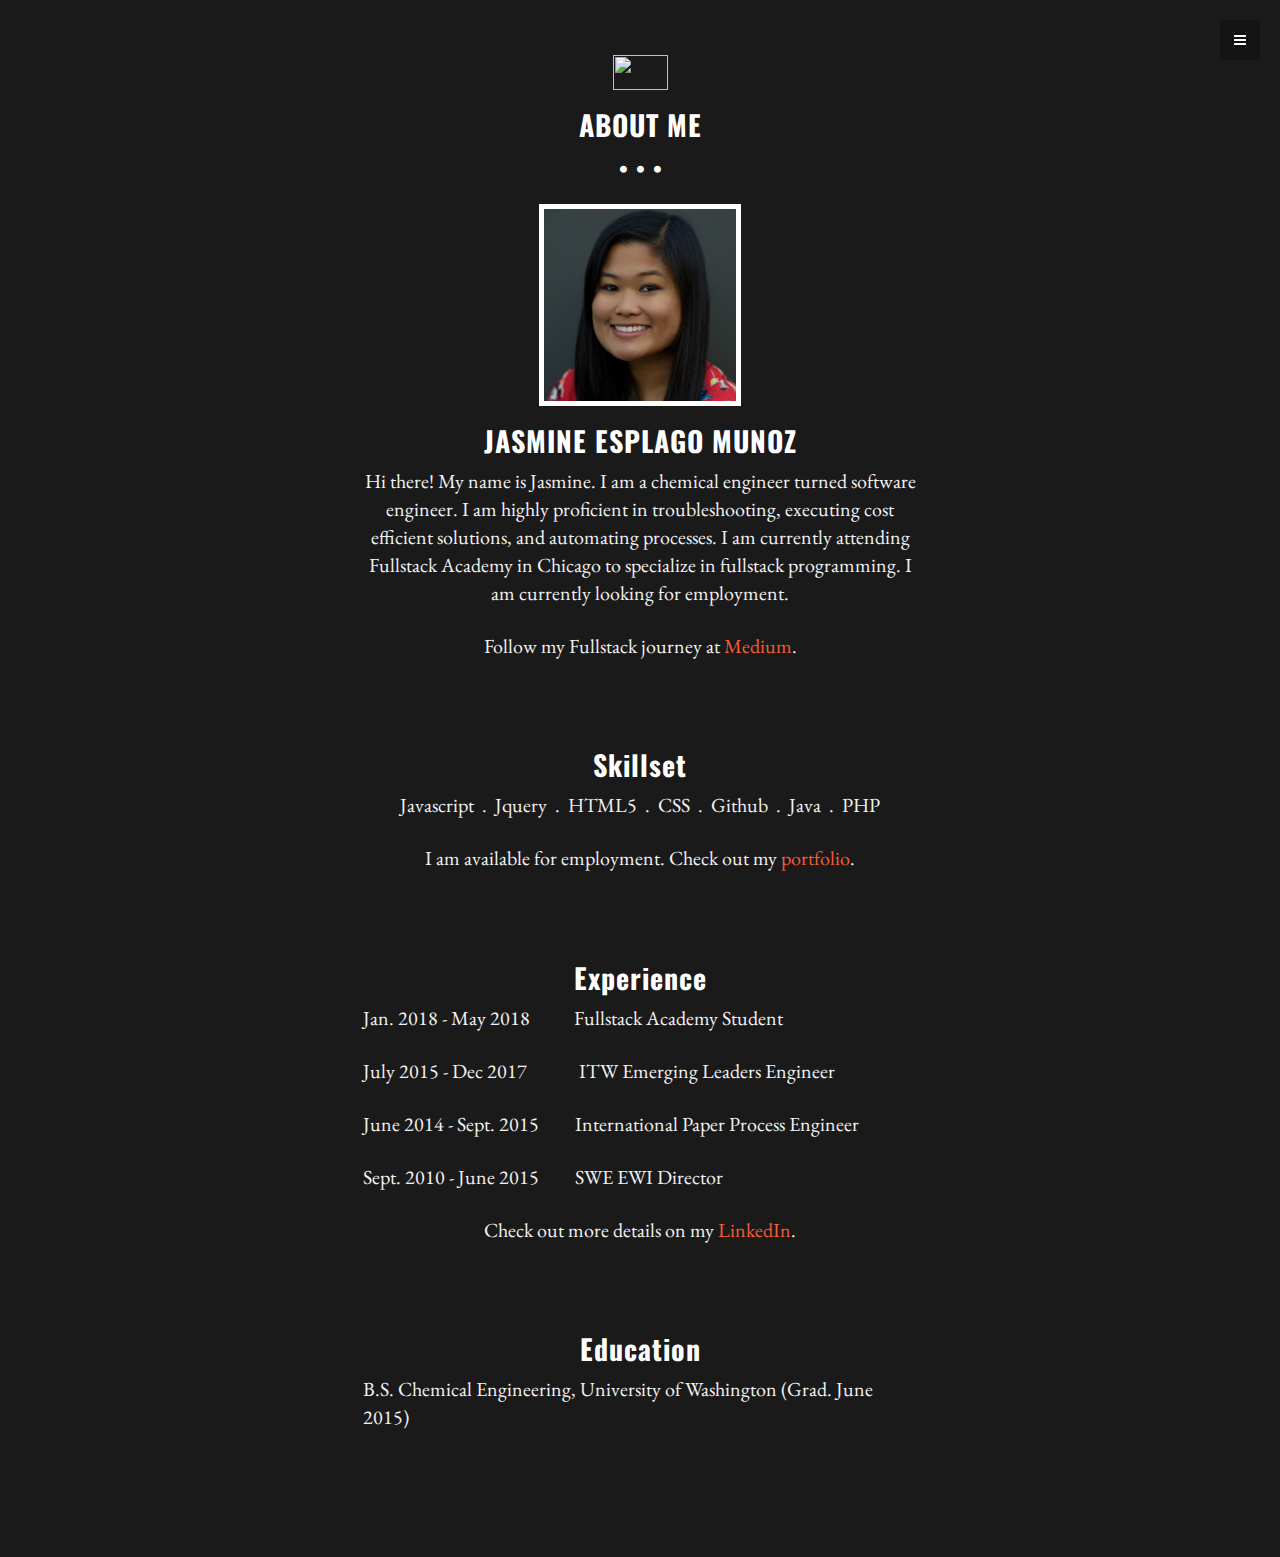
==== about.html @ 1ea1d58f "Updated logo" ====
<!DOCTYPE html>
<html lang="en">

<head>
    <meta charset="utf-8">
    <meta name="viewport" content="width=device-width, initial-scale=1.0">
    <meta name="description" content="">
    <meta name="author" content="">
    <link rel="shortcut icon" href="assets/ico/favicon.png">

    <title>JEM</title>

    <!-- Bootstrap core CSS -->
    <link href="assets/css/bootstrap.css" rel="stylesheet">

    <!-- Custom styles for this template -->
    <link href="assets/css/main.css" rel="stylesheet">
    <link rel="stylesheet" href="assets/css/font-awesome.min.css">

    <script src="assets/js/jquery.min.js"></script>
    <script src="assets/js/modernizr.custom.js"></script>



    <link href='http://fonts.googleapis.com/css?family=Oswald:400,300,700' rel='stylesheet' type='text/css'>
    <link href='http://fonts.googleapis.com/css?family=EB+Garamond' rel='stylesheet' type='text/css'>

    <!-- HTML5 shim and Respond.js IE8 support of HTML5 elements and media queries -->
    <!--[if lt IE 9]>
      <script src="assets/js/html5shiv.js"></script>
      <script src="assets/js/respond.min.js"></script>
    <![endif]-->
</head>

<body data-spy="scroll" data-offset="0" data-target="#theMenu">

    <!-- Menu -->
    <nav class="menu" id="theMenu">
        <div class="menu-wrap">
            <h1 class="logo">
                <a href="index.html#home">Menu</a>
            </h1>
            <i class="icon-remove menu-close"></i>
            <a href="index.html#home" class="smoothScroll">Home</a>
            <a href="about.html#about" class="smoothScroll">About</a>
            <a href="portfolio.html#portfolio" class="smoothScroll">Portfolio</a>
            <a href="contact.html#contact" class="smoothScroll">Contact</a>

            <a href="https://www.linkedin.com/feed/?lipi=urn%3Ali%3Apage%3Ad_linotify_click%3BwqlievYtQqCq%2BKiIwPi0PA%3D%3D&licu=urn%3Ali%3Acontrol%3Ad_linotify_click-badge-0">
                <i class="icon-linkedin"></i>
            </a>
            <a href="https://github.com/jmunoz1992">
                <i class="icon-github"></i>
            </a>
        </div>

        <!-- Menu button -->
        <div id="menuToggle">
            <i class="icon-reorder"></i>
        </div>
    </nav>

    <!-- ========== HEADER SECTION ========== -->
    <section id="home" name="home"></section>


    <!-- ========== ABOUT SECTION ========== -->
    <section id="about" name="about"></section>
    <div id="f">
        <div class="container">
            <div class="logo">
                <a href="index.html#home">
                    <img src="assets/img/jem_logo.png" height="35" width="55">
                </a>
            </div>
            <div class="row">
                <h3>ABOUT ME</h3>
                <p class="centered">
                    <i class="icon icon-circle"></i>
                    <i class="icon icon-circle"></i>
                    <i class="icon icon-circle"></i>
                </p>

                <!-- INTRO INFORMATION-->
                <div class="col-lg-6 col-lg-offset-3">
                    <img src="img/profile_pic.png" alt="Profile Pic" height="202" width="202" style="border:5px solid white">
                    <h3>JASMINE ESPLAGO MUNOZ</h3>
                    <p>Hi there! My name is Jasmine. I am a chemical engineer turned software engineer. I am highly proficient
                        in troubleshooting, executing cost efficient solutions, and automating processes. I am currently
                        attending Fullstack Academy in Chicago to specialize in fullstack programming. I am currently looking
                        for employment.
                    </p>
                    <p>Follow my Fullstack journey at
                        <a href="https://medium.com/@jasmine.esplago.munoz" class="homepage">Medium</a>.</p>
                    <br/>
                    <br/>
                    <h3>Skillset</h3>
                    <p>Javascript &nbsp.&nbsp Jquery &nbsp.&nbsp HTML5 &nbsp.&nbsp CSS &nbsp.&nbsp Github &nbsp.&nbsp Java &nbsp.&nbsp
                        PHP</p>
                    <p>I am available for employment. Check out my
                        <a href="portfolio.html#portfolio" class="homepage">portfolio</a>.</p>
                    <br/>
                    <br/>
                    <h3>Experience</h3>
                    <p align="left">Jan. 2018 - May 2018 &nbsp &nbsp &nbsp &nbsp &nbsp Fullstack Academy Student</p>
                    <p align="left">July 2015 - Dec 2017 &nbsp &nbsp &nbsp &nbsp &nbsp &nbsp ITW Emerging Leaders Engineer</p>
                    <p align="left">June 2014 - Sept. 2015 &nbsp &nbsp &nbsp &nbsp International Paper Process Engineer
                        <p align="left">Sept. 2010 - June 2015 &nbsp &nbsp &nbsp &nbsp SWE EWI Director</p>
                        <p>Check out more details on my
                            <a href="https://www.linkedin.com/in/jasmine-munoz-58aa34a7/" class="homepage">LinkedIn</a>.</p>
                        <br/>
                        <br/>
                        <h3>Education</h3>
                        <p align="left">B.S. Chemical Engineering, University of Washington (Grad. June 2015)</p>
                        <br/>
                        <br/>
                </div>
            </div>
        </div>
        <!-- /container -->
    </div>
    <!-- /f -->



    <!-- Bootstrap core JavaScript
    ================================================== -->
    <!-- Placed at the end of the document so the pages load faster -->
    <script src="assets/js/classie.js"></script>
    <script src="assets/js/bootstrap.min.js"></script>
    <script src="assets/js/smoothscroll.js"></script>
    <script src="assets/js/main.js"></script>
</body>

</html>
---- assets/css/main.css ----
/*
 * Author: Carlos Alvarez
 * URL: http://alvarez.is
 *
 * Project Name: Minimal - Free Bootstrap 3 Theme
 * Version: 1.0
 * URL: http://blacktie.co
 */

body {
  background-color: #f2f2f2;
    font-family: 'EB Garamond', serif;
    font-weight: 300;
    font-size: 16px;
    color: #555;

    -webkit-font-smoothing: antialiased;
    -webkit-overflow-scrolling: touch;
}

/* Titles */
h1, h2, h3, h4, h5, h6 {
    font-family: 'Oswald', sans-serif;
    font-weight: 300;
    color: #ffffff;
}


/* Paragraph & Typographic */
p {
    line-height: 28px;
    margin-bottom: 25px;
}

.centered {
    text-align: center;
}

/* Links */
a {
    color: #f85c37;
    word-wrap: break-word;

    -webkit-transition: color 0.1s ease-in, background 0.1s ease-in;
    -moz-transition: color 0.1s ease-in, background 0.1s ease-in;
    -ms-transition: color 0.1s ease-in, background 0.1s ease-in;
    -o-transition: color 0.1s ease-in, background 0.1s ease-in;
    transition: color 0.1s ease-in, background 0.1s ease-in;
}

a:hover,
a:focus {
    color: #7b7b7b;
    text-decoration: none;
    outline: 0;
}

a:before,
a:after {
    -webkit-transition: color 0.1s ease-in, background 0.1s ease-in;
    -moz-transition: color 0.1s ease-in, background 0.1s ease-in;
    -ms-transition: color 0.1s ease-in, background 0.1s ease-in;
    -o-transition: color 0.1s ease-in, background 0.1s ease-in;
    transition: color 0.1s ease-in, background 0.1s ease-in;
}

 hr {
    display: block;
    height: 1px;
    border: 0;
    border-top: 1px solid #ccc;
    margin: 1em 0;
    padding: 0;
}


/* ==========================================================================
   Wrap Sections
   ========================================================================== */

#headerwrap {
	background: url(../img/header-bg.jpg) no-repeat center top;
	text-align:center;
	background-attachment: relative;
	background-position: center center;
	min-height: 1000px;
	width: 100%;

    -webkit-background-size: 100%;
    -moz-background-size: 100%;
    -o-background-size: 100%;
    background-size: 100%;

    -webkit-background-size: cover;
    -moz-background-size: cover;
    -o-background-size: cover;
    background-size: cover;
}

#headerwrap h1 {
	margin-top: 150px;
	color: white;
	font-size: 70px;
	font-weight: 700;
}

#headerwrap h3 {
	color: white;
	font-size: 30px;
	font-weight: 100;
    font-family: 'EB Garamond', serif;
    font-style: oblique;
}

#headerwrap .logo {
	text-align: left;
	margin-left: 20px;
	margin-top: 15px;
}


/* Footer Wrap */

#f {
	background: #1a1a1a;
	padding-top: 55px;
	padding-bottom: 55px;
	text-align: center
}

#f h3 {
	color: white;
	font-size: 28px;
	font-weight: 700;
	letter-spacing: 1px;
}

#f i {
	font-size: 8px;
	color: #fff;
    padding: 3px;
}

#f p {
	font-size: 20px;
	color: #f2f2f2;
}

#f img {
	text-align: center;
}


/* MENU CONF*/

.menu {
	position: fixed;
	right: -200px;
	width: 260px;
	height: 100%;
	top: 0;
	z-index: 10;
	text-align: left;
}

.menu.menu-open {
	right: 0px;
}

.menu-wrap {
	position: absolute;
	top: 0;
	left: 60px;
	background: #1a1a1a;
	width: 200px;
	height: 100%;
}

.menu h1.logo a {
	font-family: 'Oswald', sans-serif;
	font-size: 16px;
	font-weight: 700;
	letter-spacing: 0.15em;
	line-height: 40px;
	text-transform: uppercase;
	color: #ffffff;
	margin-top: 20px;
}

.menu h1.logo a:hover {
	color: #f85c37;
}

.menu img.logo {
	margin: 20px 0;
	max-width: 160px;
}

.menu a {
	margin-left: 20px;
	color: #808080;
	display: block;
	font-size: 12px;
	font-weight: 700;
	line-height: 40px;
	letter-spacing: 0.1em;
	text-transform: uppercase;
}

.menu a:hover {
	color: #ffffff;
}

.menu a:active {
	color: #ffffff;
}

.menu a > i {
	float: left;
	display: inline-block;
	vertical-align: middle;
	text-align: left;
	width: 25px;
	font-size: 14px;
	line-height: 40px;
	margin: 25px 2px;
}

.menu-close {
	cursor: pointer;
	display: block;
	position: absolute;
	font-size: 14px;
	color: #808080;
	width: 40px;
	height: 40px;
	line-height: 40px;
	top: 20px;
	right: 5px;
	-webkit-transition: all .1s ease-in-out;
	   -moz-transition: all .1s ease-in-out;
		-ms-transition: all .1s ease-in-out;
		 -o-transition: all .1s ease-in-out;
			transition: all .1s ease-in-out;
}

.menu-close:hover {
	color: #ffffff;
	-webkit-transition: all .1s ease-in-out;
	   -moz-transition: all .1s ease-in-out;
		-ms-transition: all .1s ease-in-out;
		 -o-transition: all .1s ease-in-out;
			transition: all .1s ease-in-out;
}

/* Push the body after clicking the menu button */
.body-push {
	overflow-x: hidden;
	position: relative;
	left: 0;
}

.body-push-toright {
	left: 200px;
}

.body-push-toleft {
	left: -200px;
}

.menu,
.body-push {
	-webkit-transition: all .3s ease;
	   -moz-transition: all .3s ease;
		-ms-transition: all .3s ease;
		 -o-transition: all .3s ease;
			transition: all .3s ease;
}

#menuToggle {
	position: absolute;
	top: 20px;
	left: 0;
	z-index: 11;
	display: block;
	text-align: center;
	font-size: 14px;
	color: #ffffff;
	width: 40px;
	height: 40px;
	line-height: 40px;
	cursor: pointer;
	background: rgba(0,0,0,0.25);
	-webkit-transition: all .1s ease-in-out;
	   -moz-transition: all .1s ease-in-out;
		-ms-transition: all .1s ease-in-out;
		 -o-transition: all .1s ease-in-out;
			transition: all .1s ease-in-out;
}

#menuToggle:hover {
	color: #ffffff;
	background: rgba(0,0,0,0.2);
	-webkit-transition: all .1s ease-in-out;
	   -moz-transition: all .1s ease-in-out;
		-ms-transition: all .1s ease-in-out;
		 -o-transition: all .1s ease-in-out;
			transition: all .1s ease-in-out;
}

a.contact-me {
	color: white;
}

a.contact-me:hover {
	color: goldenrod;
}
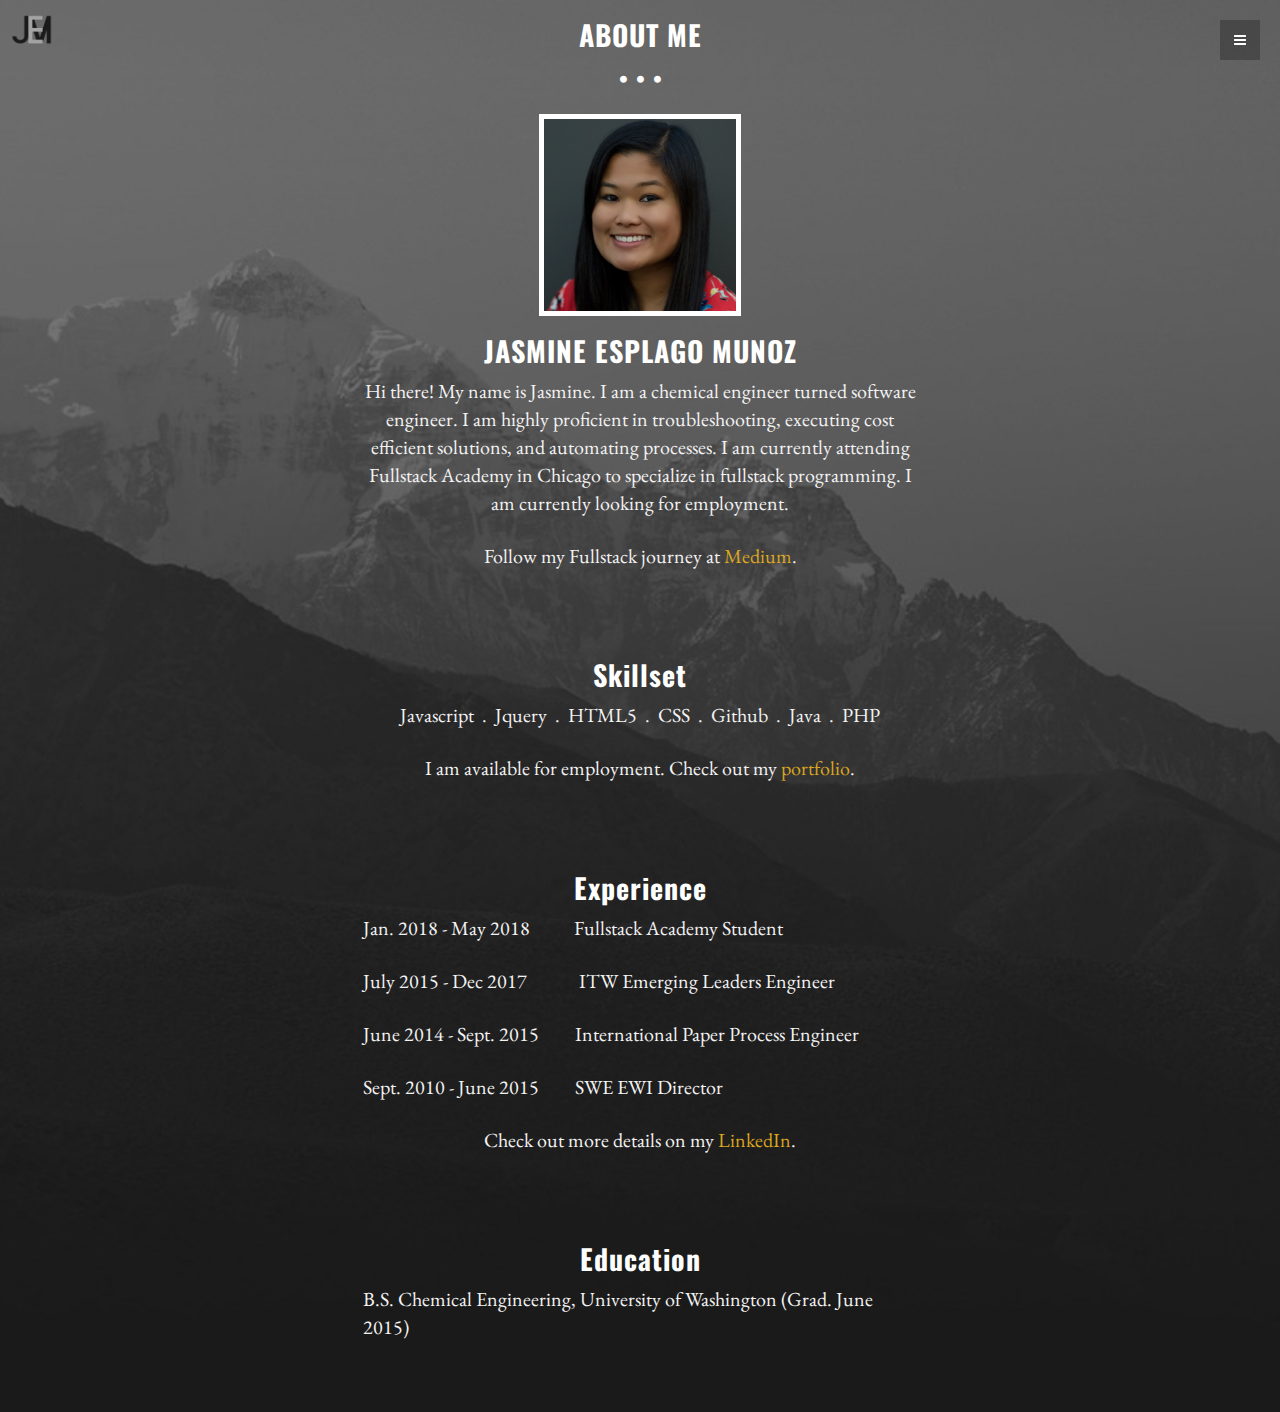
==== commit 0a1e35ef: "all updated logo" ====
--- a/about.html
+++ b/about.html
@@ -70,7 +70,7 @@
         <div class="container">
             <div class="logo">
                 <a href="index.html#home">
-                    <img src="assets/img/jem_logo.png" height="35" width="55">
+                    <img src="assets/img/logo.png" height="35" width="55">
                 </a>
             </div>
             <div class="row">
--- a/assets/css/main.css
+++ b/assets/css/main.css
@@ -1,12 +1,3 @@
-/*
- * Author: Carlos Alvarez
- * URL: http://alvarez.is
- *
- * Project Name: Minimal - Free Bootstrap 3 Theme
- * Version: 1.0
- * URL: http://blacktie.co
- */
-
 body {
   background-color: #f2f2f2;
     font-family: 'EB Garamond', serif;
@@ -78,7 +69,7 @@
    Wrap Sections
    ========================================================================== */
 
-#headerwrap {
+#headerwrap, #f {
 	background: url(../img/header-bg.jpg) no-repeat center top;
 	text-align:center;
 	background-attachment: relative;
@@ -108,25 +99,22 @@
 	color: white;
 	font-size: 30px;
 	font-weight: 100;
-    font-family: 'EB Garamond', serif;
-    font-style: oblique;
-}
-
-#headerwrap .logo {
-	text-align: left;
-	margin-left: 20px;
-	margin-top: 15px;
-}
-
+	font-family: 'EB Garamond', serif;
+	font-style: oblique;
+}
+
+#headerwrap .logo, .container .logo {
+	position:absolute;
+	top:0;
+	left:0;
+	padding: 10px;
+}
+
+.logo img {
+	opacity: 0.75;
+}
 
 /* Footer Wrap */
-
-#f {
-	background: #1a1a1a;
-	padding-top: 55px;
-	padding-bottom: 55px;
-	text-align: center
-}
 
 #f h3 {
 	color: white;
@@ -308,11 +296,18 @@
 			transition: all .1s ease-in-out;
 }
 
-a.contact-me {
+
+/* hovering links */
+a.homepage {
+	color: goldenrod;
+}
+
+a.homepage:hover {
 	color: white;
 }
 
-a.contact-me:hover {
-	color: goldenrod;
-}
-
+/* border on portfolio image */
+img.portfolio {
+	border:5px solid white;
+}
+
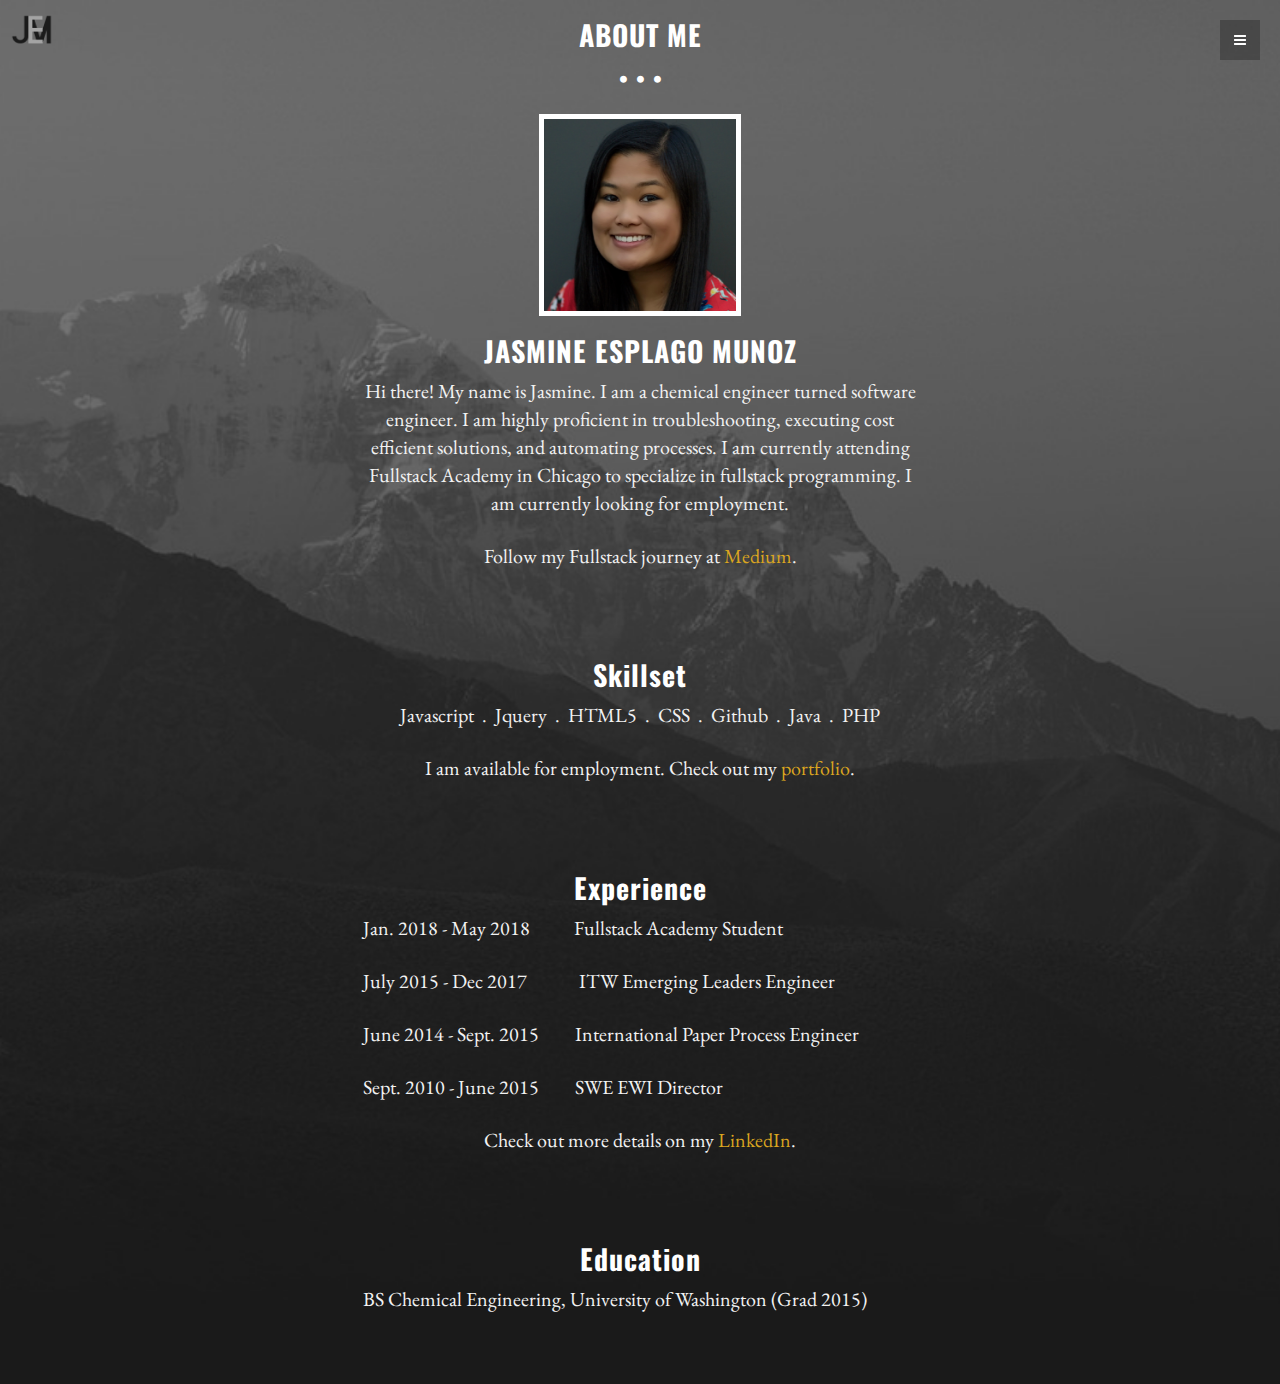
==== commit 727ca14d: "updated logo and grad" ====
--- a/about.html
+++ b/about.html
@@ -38,7 +38,7 @@
     <nav class="menu" id="theMenu">
         <div class="menu-wrap">
             <h1 class="logo">
-                <a href="index.html#home">Menu</a>
+                <a href="#">Menu</a>
             </h1>
             <i class="icon-remove menu-close"></i>
             <a href="index.html#home" class="smoothScroll">Home</a>
@@ -111,7 +111,7 @@
                         <br/>
                         <br/>
                         <h3>Education</h3>
-                        <p align="left">B.S. Chemical Engineering, University of Washington (Grad. June 2015)</p>
+                        <p align="left">BS Chemical Engineering, University of Washington (Grad 2015)</p>
                         <br/>
                         <br/>
                 </div>
--- a/assets/css/main.css
+++ b/assets/css/main.css
@@ -175,10 +175,6 @@
 	margin-top: 20px;
 }
 
-.menu h1.logo a:hover {
-	color: #f85c37;
-}
-
 .menu img.logo {
 	margin: 20px 0;
 	max-width: 160px;
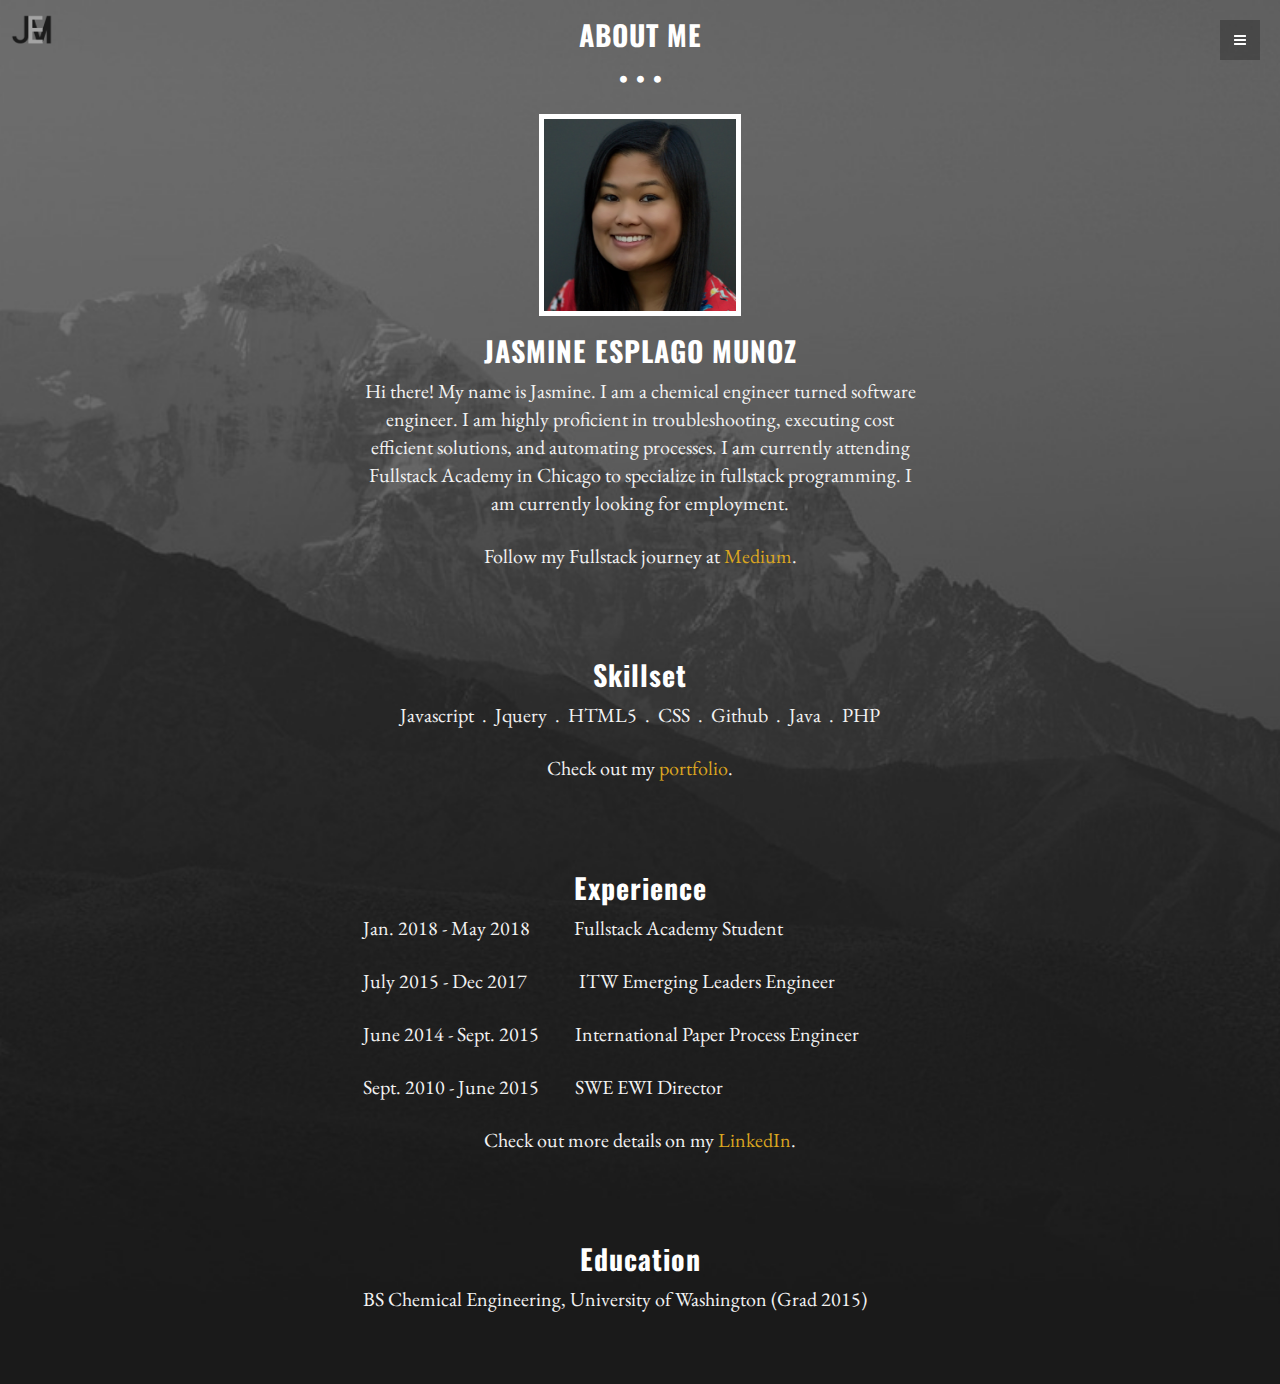
==== commit 8d3f5bf4: "changed about me" ====
--- a/about.html
+++ b/about.html
@@ -97,7 +97,7 @@
                     <h3>Skillset</h3>
                     <p>Javascript &nbsp.&nbsp Jquery &nbsp.&nbsp HTML5 &nbsp.&nbsp CSS &nbsp.&nbsp Github &nbsp.&nbsp Java &nbsp.&nbsp
                         PHP</p>
-                    <p>I am available for employment. Check out my
+                    <p>Check out my
                         <a href="portfolio.html#portfolio" class="homepage">portfolio</a>.</p>
                     <br/>
                     <br/>
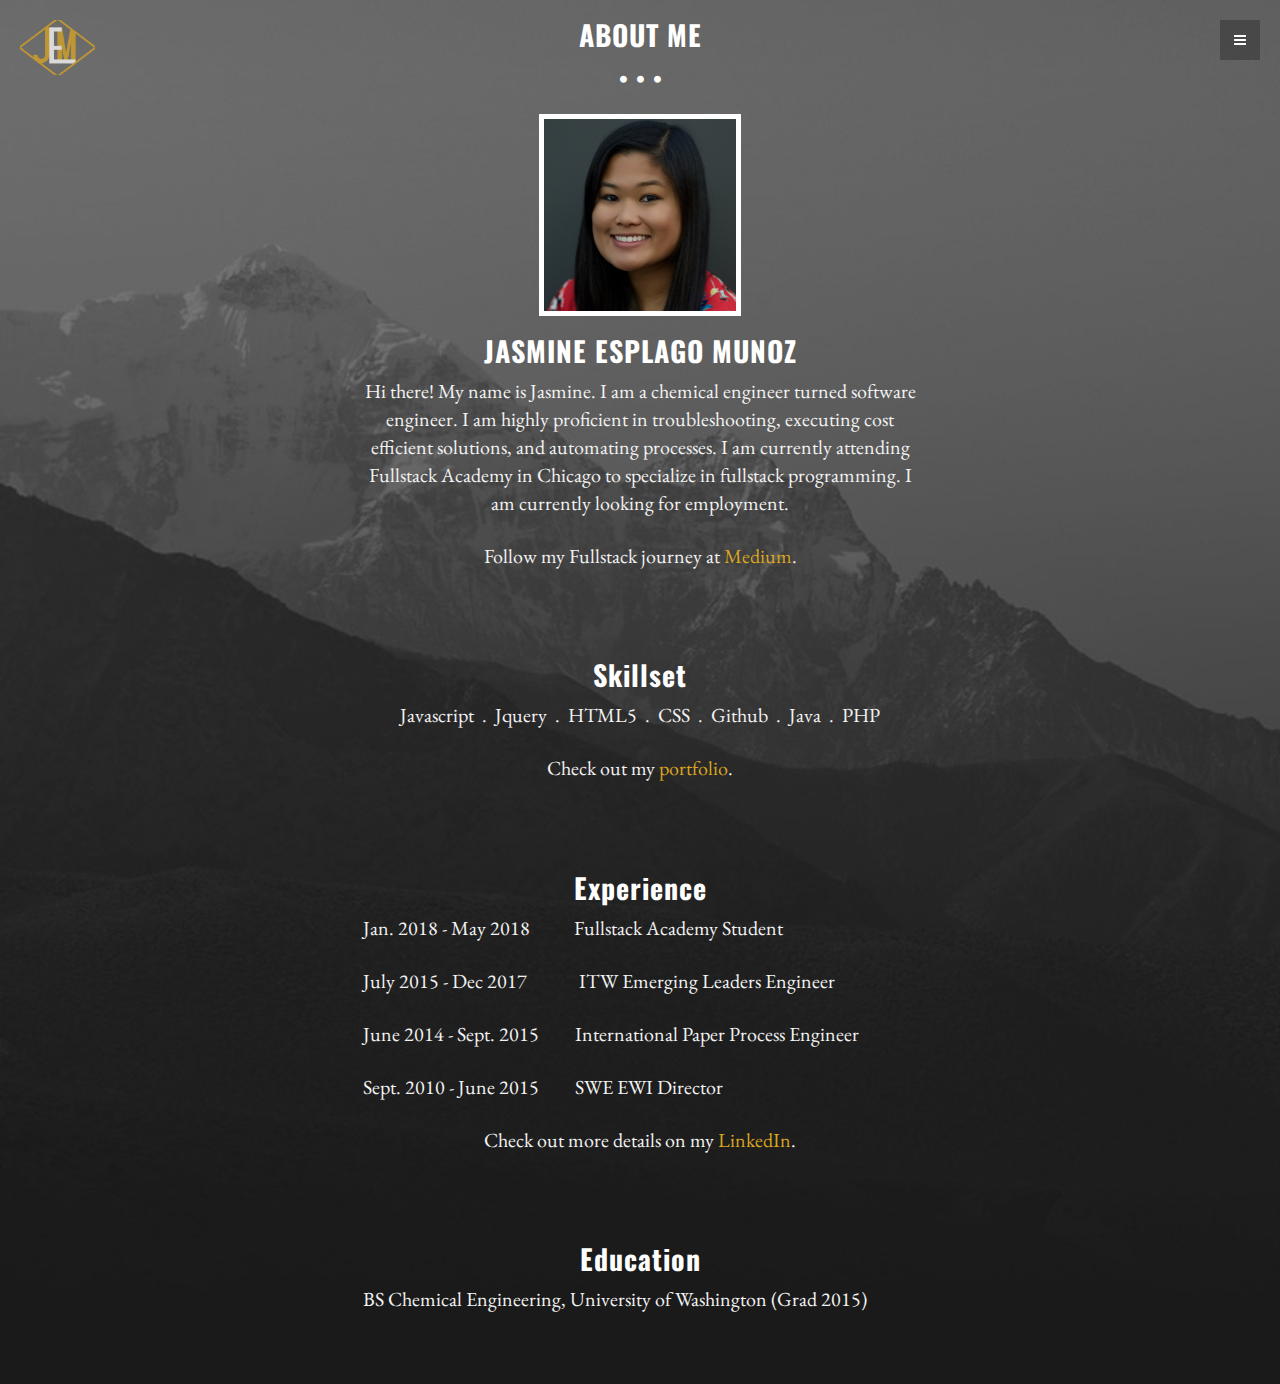
==== commit 4a119782: "logo changed" ====
--- a/about.html
+++ b/about.html
@@ -70,7 +70,7 @@
         <div class="container">
             <div class="logo">
                 <a href="index.html#home">
-                    <img src="assets/img/logo.png" height="35" width="55">
+                    <img src="assets/img/logo.png">
                 </a>
             </div>
             <div class="row">
--- a/assets/css/main.css
+++ b/assets/css/main.css
@@ -105,13 +105,14 @@
 
 #headerwrap .logo, .container .logo {
 	position:absolute;
-	top:0;
-	left:0;
-	padding: 10px;
+	top:20px;
+	left:20px;
 }
 
 .logo img {
 	opacity: 0.75;
+	height: 55px;
+	width: 75px;
 }
 
 /* Footer Wrap */
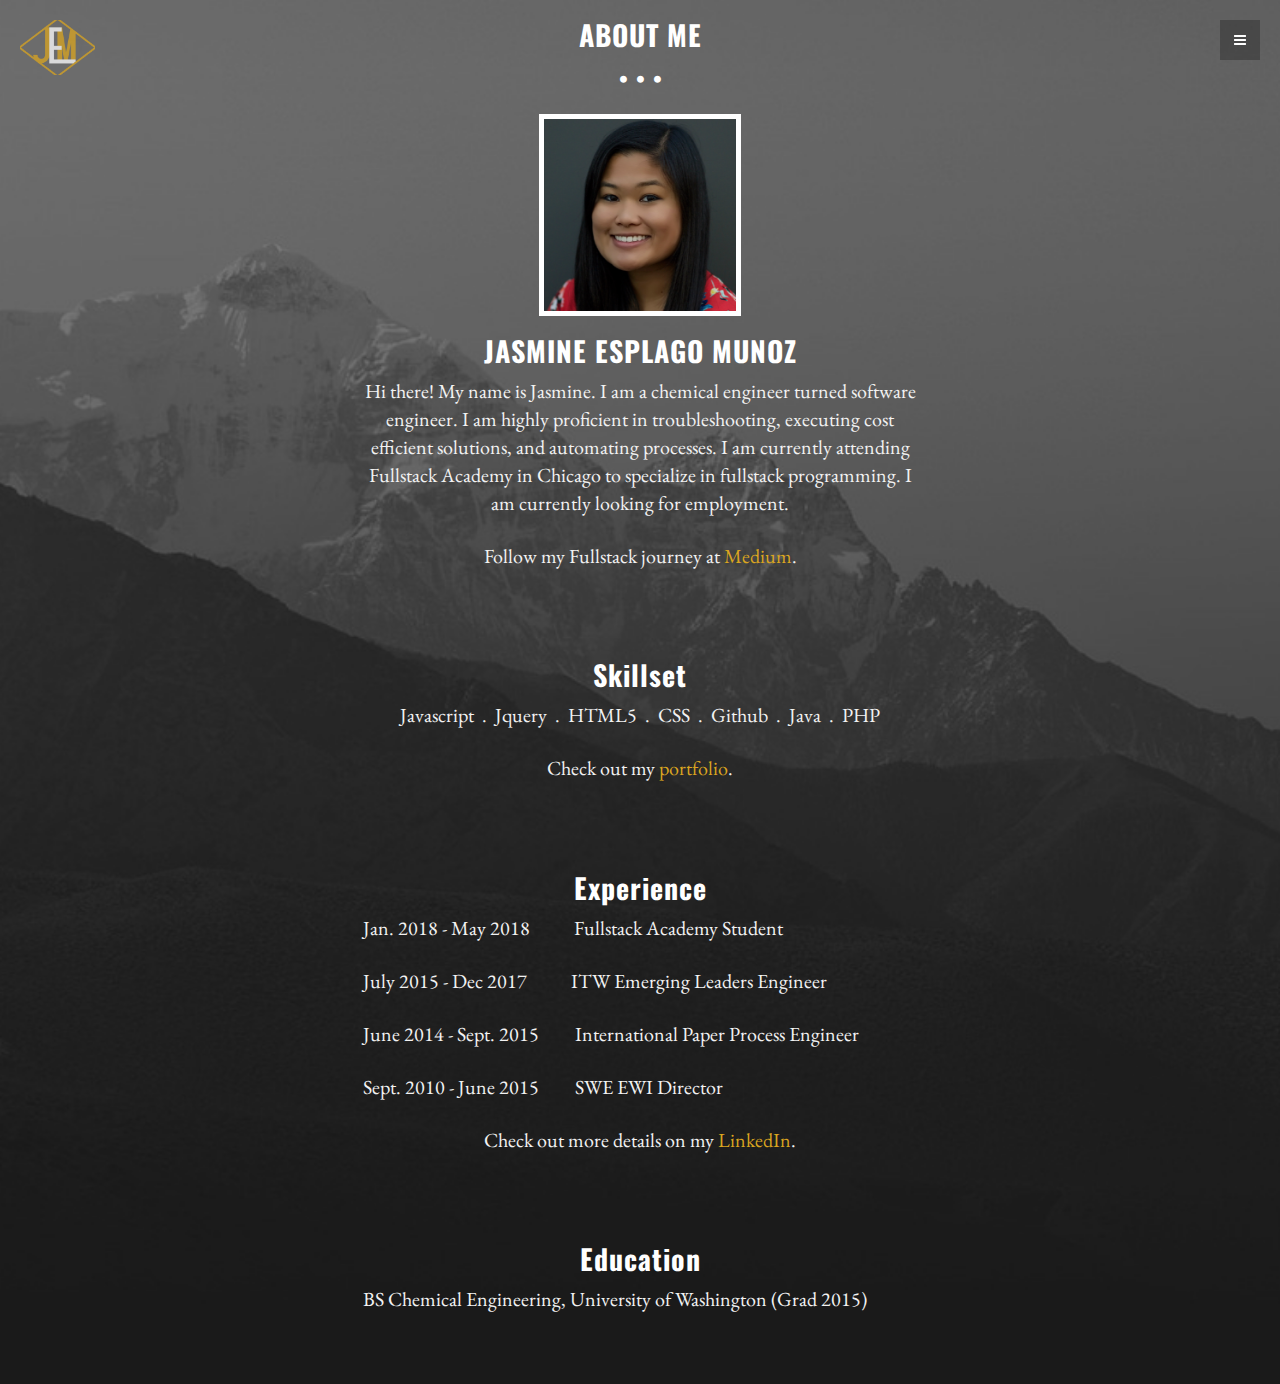
==== commit c83aaf43: "changed spacing" ====
--- a/about.html
+++ b/about.html
@@ -103,7 +103,7 @@
                     <br/>
                     <h3>Experience</h3>
                     <p align="left">Jan. 2018 - May 2018 &nbsp &nbsp &nbsp &nbsp &nbsp Fullstack Academy Student</p>
-                    <p align="left">July 2015 - Dec 2017 &nbsp &nbsp &nbsp &nbsp &nbsp &nbsp ITW Emerging Leaders Engineer</p>
+                    <p align="left">July 2015 - Dec 2017 &nbsp &nbsp &nbsp &nbsp &nbsp ITW Emerging Leaders Engineer</p>
                     <p align="left">June 2014 - Sept. 2015 &nbsp &nbsp &nbsp &nbsp International Paper Process Engineer
                         <p align="left">Sept. 2010 - June 2015 &nbsp &nbsp &nbsp &nbsp SWE EWI Director</p>
                         <p>Check out more details on my
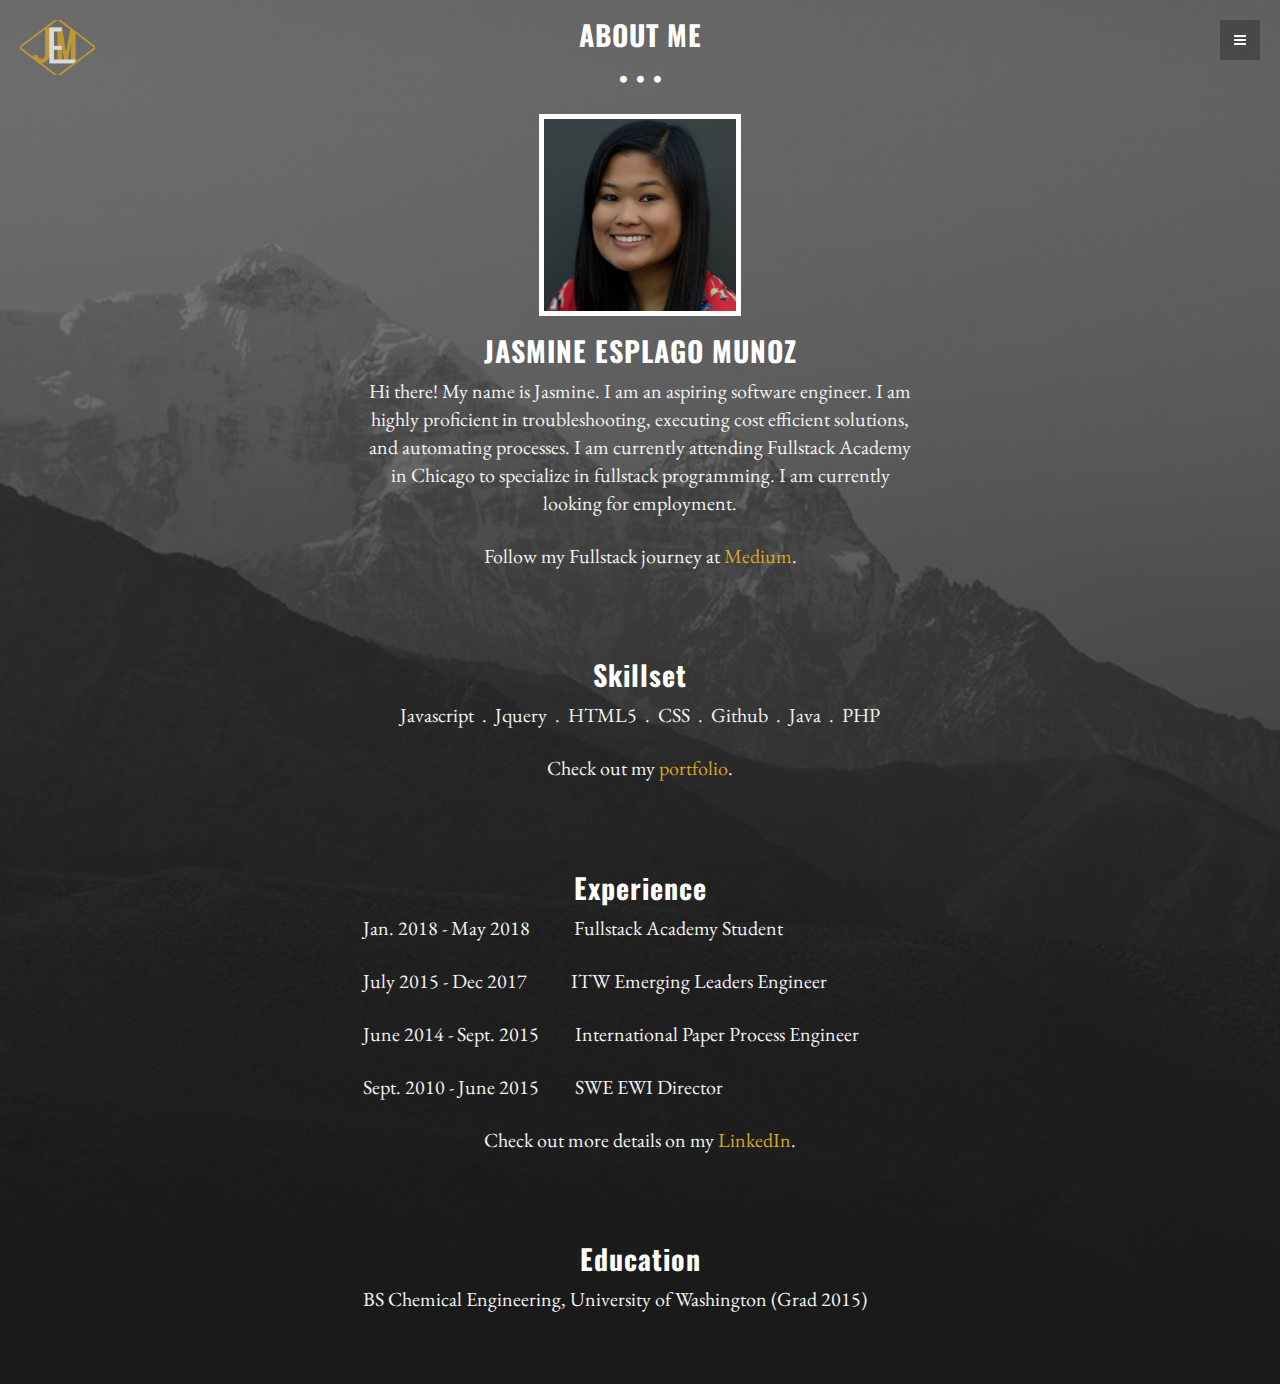
==== commit a6a85fbd: "updated about me and portfolio" ====
--- a/about.html
+++ b/about.html
@@ -85,7 +85,7 @@
                 <div class="col-lg-6 col-lg-offset-3">
                     <img src="img/profile_pic.png" alt="Profile Pic" height="202" width="202" style="border:5px solid white">
                     <h3>JASMINE ESPLAGO MUNOZ</h3>
-                    <p>Hi there! My name is Jasmine. I am a chemical engineer turned software engineer. I am highly proficient
+                    <p>Hi there! My name is Jasmine. I am an aspiring software engineer. I am highly proficient
                         in troubleshooting, executing cost efficient solutions, and automating processes. I am currently
                         attending Fullstack Academy in Chicago to specialize in fullstack programming. I am currently looking
                         for employment.
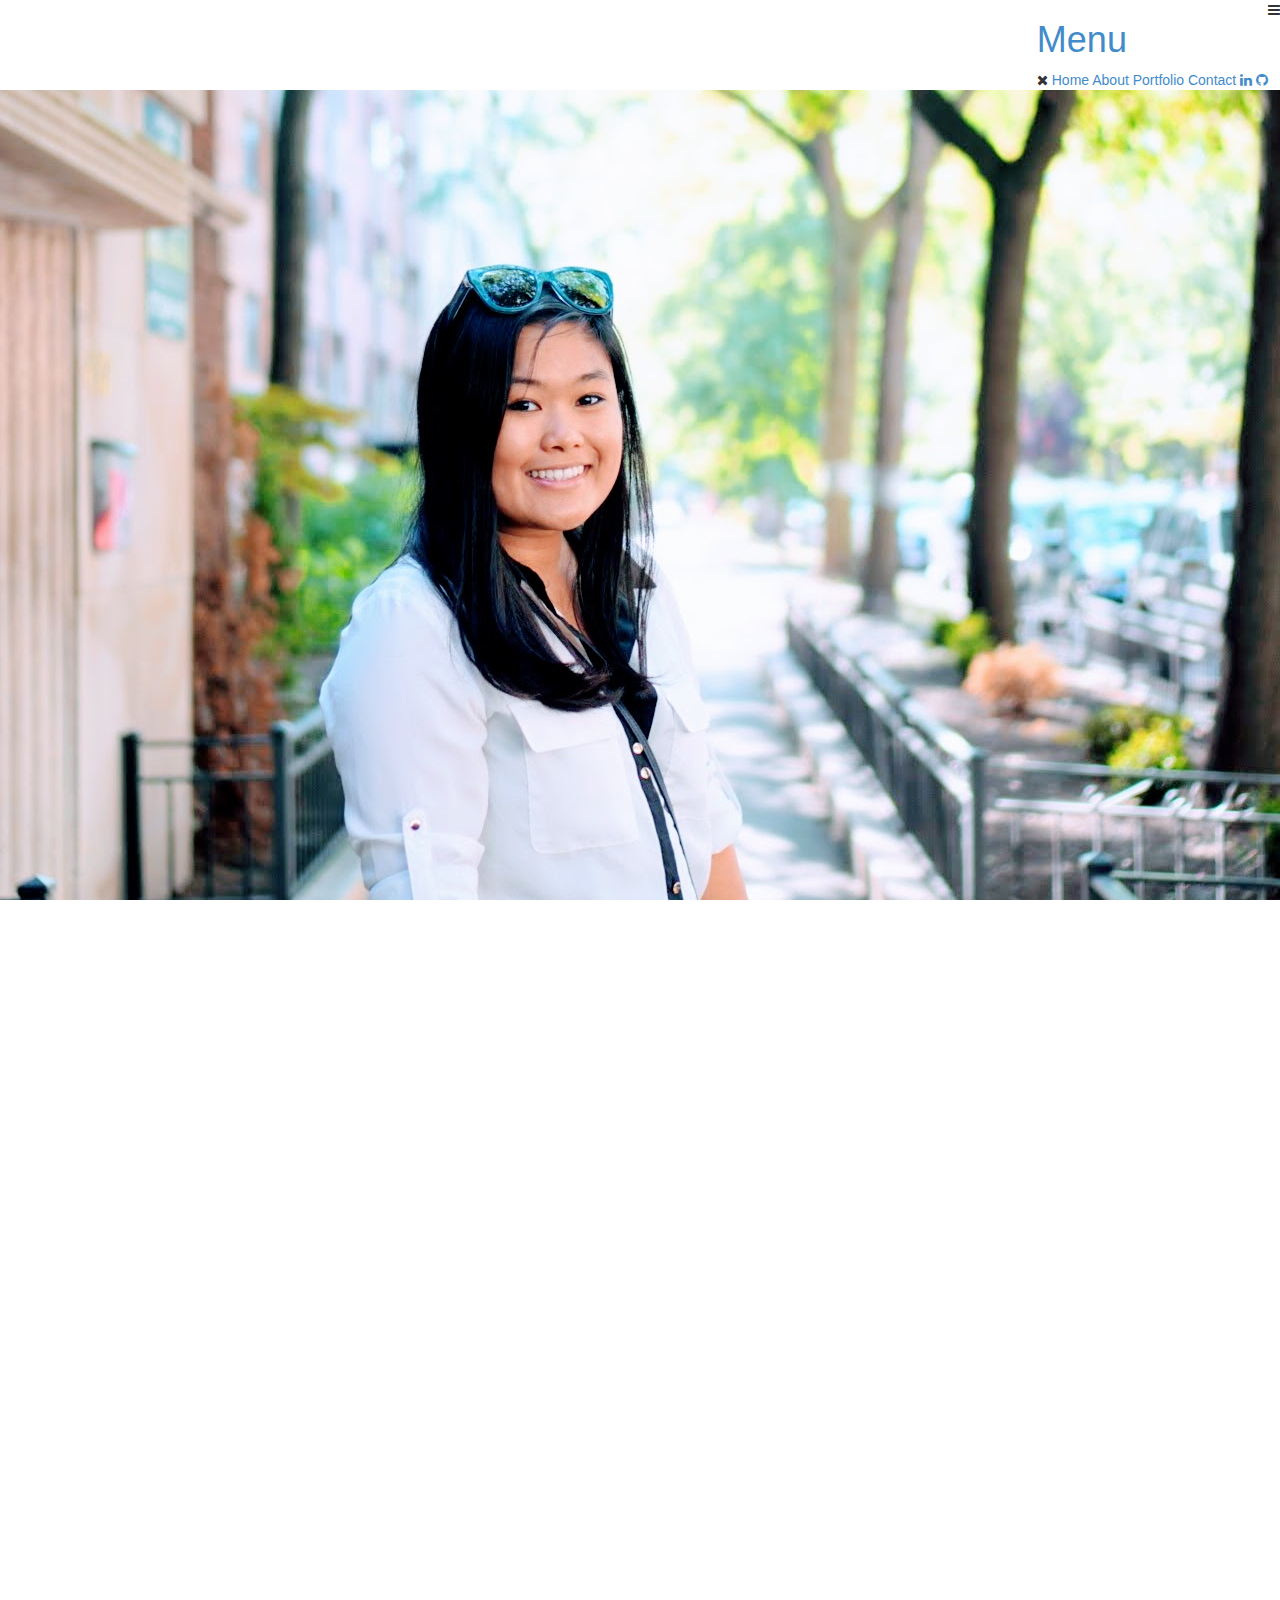
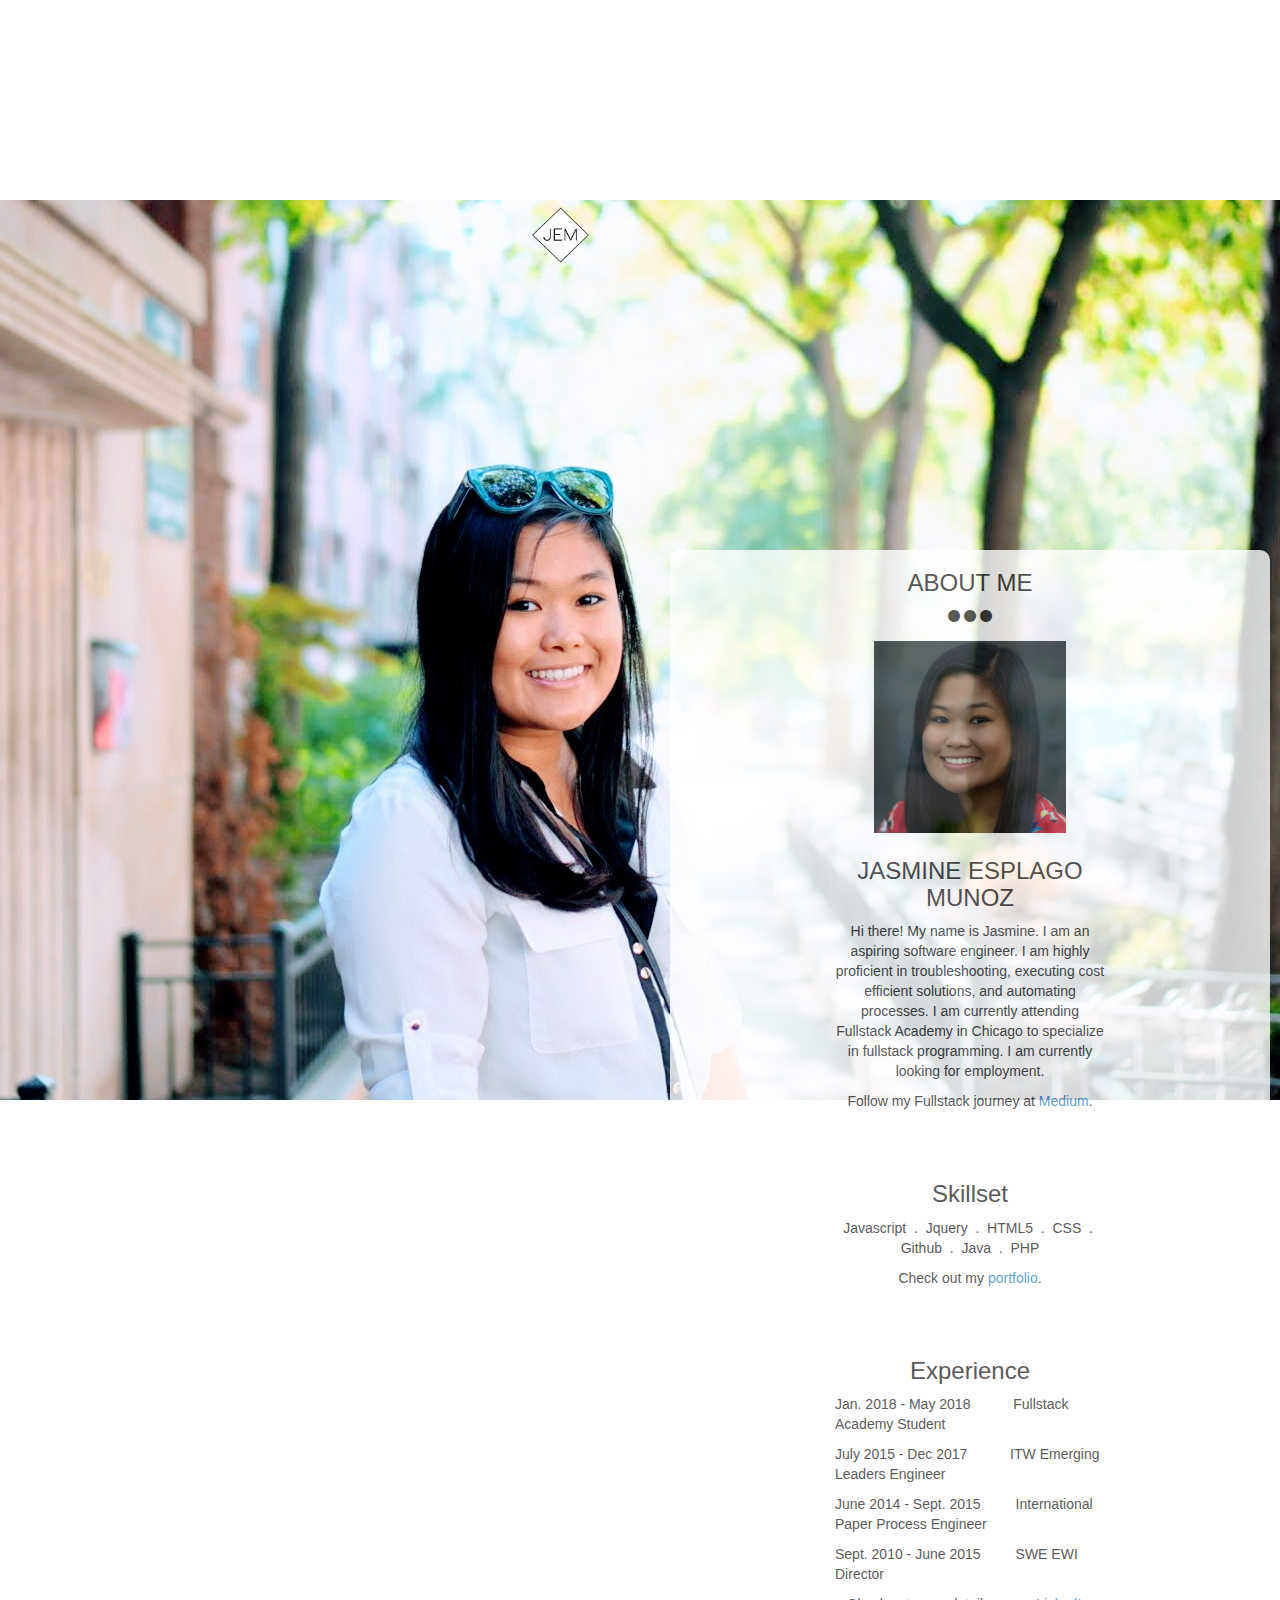
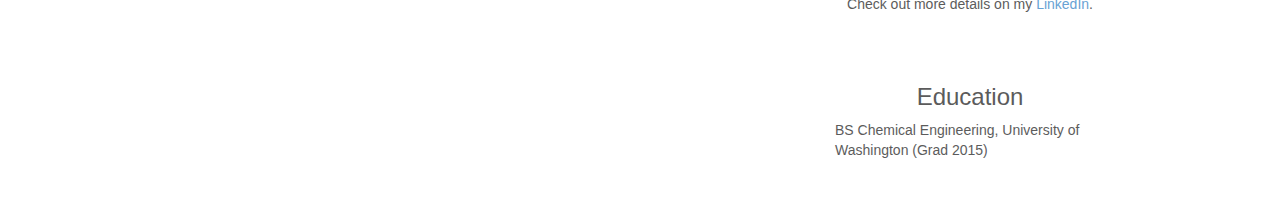
==== commit d6848eff: "current portfolio thus far" ====
--- a/about.html
+++ b/about.html
@@ -70,7 +70,7 @@
         <div class="container">
             <div class="logo">
                 <a href="index.html#home">
-                    <img src="assets/img/logo.png">
+                    <img src="assets/img/PersonalWebsiteLogo.png">
                 </a>
             </div>
             <div class="row">
--- a/assets/css/main.css
+++ b/assets/css/main.css
@@ -1,310 +1,207 @@
-body {
-  background-color: #f2f2f2;
-    font-family: 'EB Garamond', serif;
-    font-weight: 300;
-    font-size: 16px;
-    color: #555;
-
-    -webkit-font-smoothing: antialiased;
-    -webkit-overflow-scrolling: touch;
-}
-
-/* Titles */
-h1, h2, h3, h4, h5, h6 {
-    font-family: 'Oswald', sans-serif;
-    font-weight: 300;
-    color: #ffffff;
-}
-
-
-/* Paragraph & Typographic */
-p {
-    line-height: 28px;
-    margin-bottom: 25px;
-}
-
-.centered {
-    text-align: center;
-}
-
-/* Links */
-a {
-    color: #f85c37;
-    word-wrap: break-word;
-
-    -webkit-transition: color 0.1s ease-in, background 0.1s ease-in;
-    -moz-transition: color 0.1s ease-in, background 0.1s ease-in;
-    -ms-transition: color 0.1s ease-in, background 0.1s ease-in;
-    -o-transition: color 0.1s ease-in, background 0.1s ease-in;
-    transition: color 0.1s ease-in, background 0.1s ease-in;
-}
-
-a:hover,
-a:focus {
-    color: #7b7b7b;
-    text-decoration: none;
-    outline: 0;
-}
-
-a:before,
-a:after {
-    -webkit-transition: color 0.1s ease-in, background 0.1s ease-in;
-    -moz-transition: color 0.1s ease-in, background 0.1s ease-in;
-    -ms-transition: color 0.1s ease-in, background 0.1s ease-in;
-    -o-transition: color 0.1s ease-in, background 0.1s ease-in;
-    transition: color 0.1s ease-in, background 0.1s ease-in;
-}
-
- hr {
-    display: block;
-    height: 1px;
-    border: 0;
-    border-top: 1px solid #ccc;
-    margin: 1em 0;
-    padding: 0;
-}
-
-
-/* ==========================================================================
-   Wrap Sections
-   ========================================================================== */
-
-#headerwrap, #f {
+/* logo characteristics */
+header {
+	opacity: 0.7;
+}
+
+.container .logo {
+	width: 70%;
+	position: absolute;
+}
+
+.logo img {
+	margin: 7px 5px;
+	position: fixed;
+	width: 75px;
+	z-index: 100;
+}
+
+/* navbar characteristics */
+nav {
+	background-color: #ffffff;
+	display: flex;
+	justify-content: flex-end;
+	margin: 0 auto;
+	width: 100%;
+	position: fixed;
+}
+
+.nav-item {
+	display: flex;
+	text-align: center;
+}
+
+.nav-item > a {
+	border: 1px solid #555;
+	color: #555;
+	font-size: 20px;
+	font-family: Arial, Helvetica, sans-serif;
+	margin: 10px 20px 10px 0px;
+	padding: 10px;
+}
+
+/* about me page view */
+#about {
+	display: flex;
+	flex-wrap: wrap;
+	justify-content: space-evenly;
+	height: 100vh;
+}
+
+#about-content {
+	height: 0px;
+	margin-top: 75px;
+	width: 50%;
+}
+
+#home, #f {
 	background: url(../img/header-bg.jpg) no-repeat center top;
 	text-align:center;
 	background-attachment: relative;
 	background-position: center center;
-	min-height: 1000px;
+	height: 100vh;
 	width: 100%;
-
-    -webkit-background-size: 100%;
-    -moz-background-size: 100%;
-    -o-background-size: 100%;
-    background-size: 100%;
-
-    -webkit-background-size: cover;
-    -moz-background-size: cover;
-    -o-background-size: cover;
-    background-size: cover;
-}
-
-#headerwrap h1 {
-	margin-top: 150px;
-	color: white;
-	font-size: 70px;
-	font-weight: 700;
-}
-
-#headerwrap h3 {
-	color: white;
+}
+
+/* box for caption on front page */
+.row {
+	background-color: white;
+	opacity: 0.8;
+	border-radius: 10px;
+	margin-left: 600px;
+	margin-top: 350px;
+	width: 600px;
+}
+
+.row > a {
+	color: #000000;
+	font-family: Arial, Helvetica, sans-serif;
+}
+
+.row > a:hover {
+	color: #555;
+	font-family: Arial, Helvetica, sans-serif;
+	text-decoration: none;
+}
+
+.row > a > h1 {
+	font-size: 45px;
+	font-weight: normal;
+	margin-top: 0px;
+	z-index: 10;
+}
+
+.row > a > h2 {
+	font-family: Arial, Helvetica, sans-serif;
 	font-size: 30px;
-	font-weight: 100;
-	font-family: 'EB Garamond', serif;
-	font-style: oblique;
-}
-
-#headerwrap .logo, .container .logo {
-	position:absolute;
-	top:20px;
-	left:20px;
-}
-
-.logo img {
-	opacity: 0.75;
-	height: 55px;
-	width: 75px;
-}
-
-/* Footer Wrap */
-
-#f h3 {
-	color: white;
-	font-size: 28px;
-	font-weight: 700;
-	letter-spacing: 1px;
-}
-
-#f i {
-	font-size: 8px;
-	color: #fff;
-    padding: 3px;
-}
-
-#f p {
-	font-size: 20px;
-	color: #f2f2f2;
-}
-
-#f img {
-	text-align: center;
-}
-
-
-/* MENU CONF*/
-
-.menu {
-	position: fixed;
-	right: -200px;
-	width: 260px;
-	height: 100%;
-	top: 0;
-	z-index: 10;
-	text-align: left;
-}
-
-.menu.menu-open {
-	right: 0px;
-}
-
-.menu-wrap {
-	position: absolute;
-	top: 0;
-	left: 60px;
-	background: #1a1a1a;
-	width: 200px;
-	height: 100%;
-}
-
-.menu h1.logo a {
-	font-family: 'Oswald', sans-serif;
-	font-size: 16px;
-	font-weight: 700;
-	letter-spacing: 0.15em;
-	line-height: 40px;
-	text-transform: uppercase;
-	color: #ffffff;
-	margin-top: 20px;
-}
-
-.menu img.logo {
-	margin: 20px 0;
-	max-width: 160px;
-}
-
-.menu a {
+	font-weight: 200;
+	line-height: 26.4px;
+	margin-top: 0px;
+}
+
+/* about me profile image */
+#profile-image  {
+	height: 200px;
+}
+
+#profile-image > img {
+	border:2px solid #555;
+	margin-top: 100px;
 	margin-left: 20px;
-	color: #808080;
-	display: block;
-	font-size: 12px;
-	font-weight: 700;
-	line-height: 40px;
-	letter-spacing: 0.1em;
-	text-transform: uppercase;
-}
-
-.menu a:hover {
-	color: #ffffff;
-}
-
-.menu a:active {
-	color: #ffffff;
-}
-
-.menu a > i {
-	float: left;
-	display: inline-block;
-	vertical-align: middle;
-	text-align: left;
-	width: 25px;
-	font-size: 14px;
-	line-height: 40px;
-	margin: 25px 2px;
-}
-
-.menu-close {
-	cursor: pointer;
-	display: block;
-	position: absolute;
-	font-size: 14px;
-	color: #808080;
-	width: 40px;
-	height: 40px;
-	line-height: 40px;
-	top: 20px;
-	right: 5px;
-	-webkit-transition: all .1s ease-in-out;
-	   -moz-transition: all .1s ease-in-out;
-		-ms-transition: all .1s ease-in-out;
-		 -o-transition: all .1s ease-in-out;
-			transition: all .1s ease-in-out;
-}
-
-.menu-close:hover {
-	color: #ffffff;
-	-webkit-transition: all .1s ease-in-out;
-	   -moz-transition: all .1s ease-in-out;
-		-ms-transition: all .1s ease-in-out;
-		 -o-transition: all .1s ease-in-out;
-			transition: all .1s ease-in-out;
-}
-
-/* Push the body after clicking the menu button */
-.body-push {
-	overflow-x: hidden;
-	position: relative;
-	left: 0;
-}
-
-.body-push-toright {
-	left: 200px;
-}
-
-.body-push-toleft {
-	left: -200px;
-}
-
-.menu,
-.body-push {
-	-webkit-transition: all .3s ease;
-	   -moz-transition: all .3s ease;
-		-ms-transition: all .3s ease;
-		 -o-transition: all .3s ease;
-			transition: all .3s ease;
-}
-
-#menuToggle {
-	position: absolute;
-	top: 20px;
-	left: 0;
-	z-index: 11;
-	display: block;
-	text-align: center;
-	font-size: 14px;
-	color: #ffffff;
-	width: 40px;
-	height: 40px;
-	line-height: 40px;
-	cursor: pointer;
-	background: rgba(0,0,0,0.25);
-	-webkit-transition: all .1s ease-in-out;
-	   -moz-transition: all .1s ease-in-out;
-		-ms-transition: all .1s ease-in-out;
-		 -o-transition: all .1s ease-in-out;
-			transition: all .1s ease-in-out;
-}
-
-#menuToggle:hover {
-	color: #ffffff;
-	background: rgba(0,0,0,0.2);
-	-webkit-transition: all .1s ease-in-out;
-	   -moz-transition: all .1s ease-in-out;
-		-ms-transition: all .1s ease-in-out;
-		 -o-transition: all .1s ease-in-out;
-			transition: all .1s ease-in-out;
-}
-
-
-/* hovering links */
-a.homepage {
-	color: goldenrod;
-}
-
-a.homepage:hover {
-	color: white;
-}
-
-/* border on portfolio image */
-img.portfolio {
-	border:5px solid white;
-}
-
+	height: 250px;
+	width: 248px;
+}
+
+
+/* Skills in About */
+#proficient-skills > h2, #lesser-skills > h2 {
+	text-align: center;
+}
+#skills {
+	display: flex;
+	flex-direction: row;
+	justify-content: flex-start;
+}
+
+.profiient-skills-icons > i {
+	font-size: 7rem;
+	padding-left: 50px;
+	color: #555;
+}
+
+#proficient-skills {
+	margin: 150px 0px 50px 0px;
+	height: 100px;
+}
+
+.lesser-skills-icons > i {
+	font-size: 5rem;
+	padding-left: 50px;
+	color: #555;
+}
+
+/* Portfolio Section */
+
+#portfolio {
+	height: 100vh;
+}
+
+#portfolio-content {
+	padding-top: 100px;
+}
+
+#portfolio-content > h1 {
+	text-align: center;
+}
+
+#portfolio-cards-section {
+	display: flex;
+	flex-direction: row;
+	flex-wrap: wrap;
+	justify-content: space-evenly;
+}
+
+.portfolio-card > img {
+	height: 200px;
+	width: 400px;
+	padding-left: 30px;
+}
+
+.portfolio-card > h2 {
+	text-align: center;
+}
+
+
+/* overlay effect */
+.portfolio-card {
+  position: relative;
+	width: 30%;
+	margin: 10px;
+}
+
+.overlay {
+  position: absolute;
+  top: 0;
+  bottom: 0;
+  left: 0;
+  right: 0;
+  height: 100%;
+  width: 100%;
+  opacity: 0;
+  transition: .5s ease;
+  background-color: #008CBA;
+}
+
+.portfolio-card:hover .overlay {
+  opacity: 1;
+}
+
+.text {
+  color: white;
+  font-size: 20px;
+  position: absolute;
+  top: 50%;
+  left: 50%;
+  transform: translate(-50%, -50%);
+  -ms-transform: translate(-50%, -50%);
+  text-align: center;
+}
